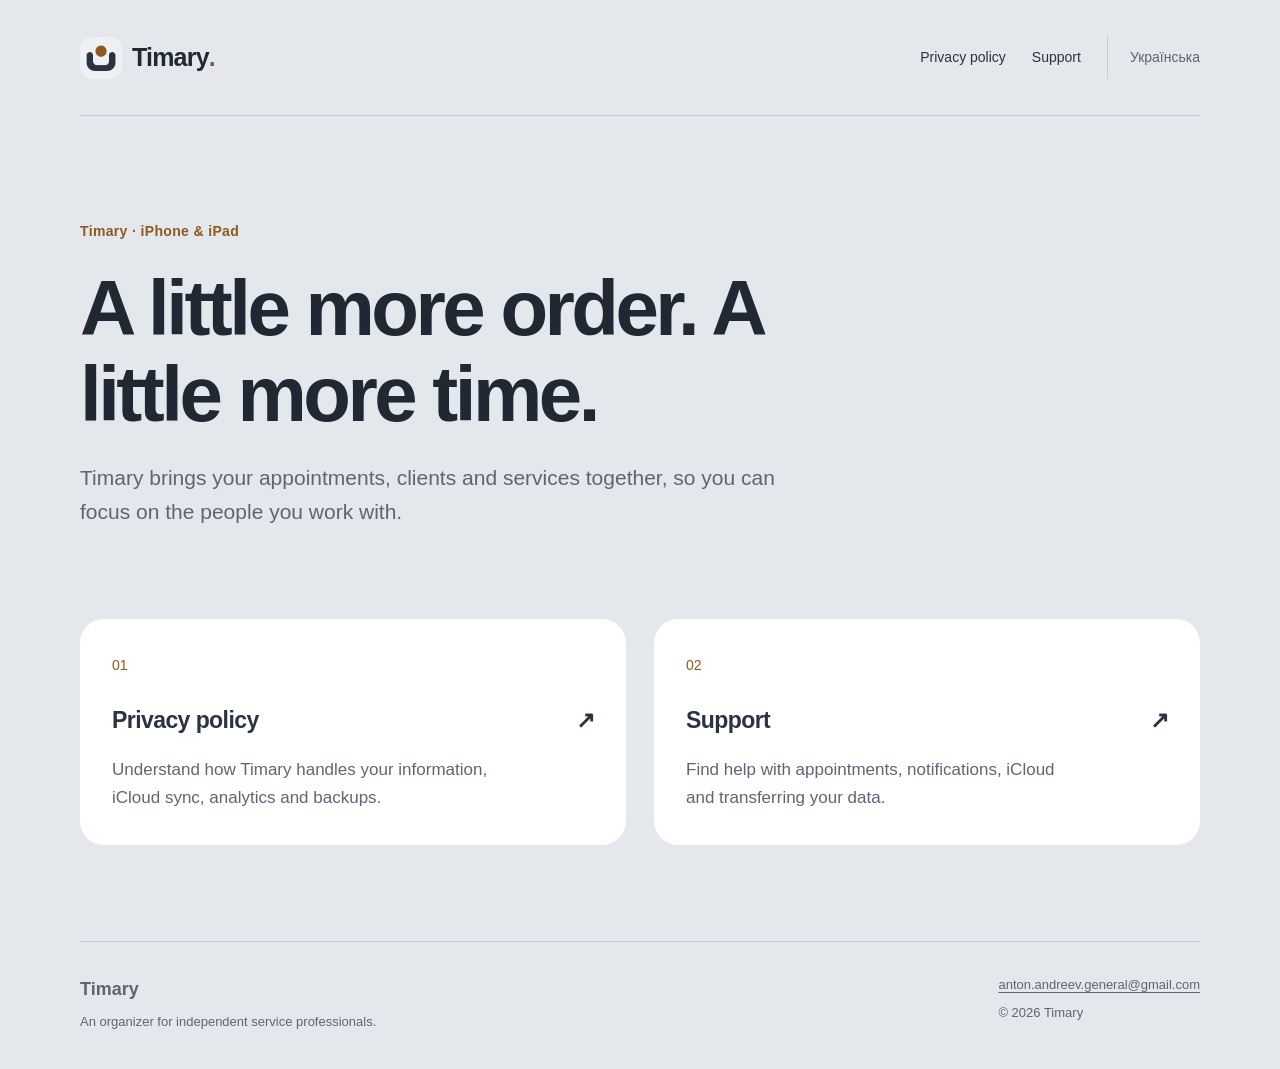
==== index.html @ 012367c4 "Publish Timary privacy and support site" ====
<!doctype html>
<html lang="en">
<head>
  <meta charset="utf-8">
  <meta name="viewport" content="width=device-width, initial-scale=1">
  <meta name="color-scheme" content="light dark">
  <title>Timary</title>
  <meta name="description" content="Timary brings your appointments, clients and services together, so you can focus on the people you work with.">
  <link rel="canonical" href="https://lakkiant.github.io/timary-support/">
  <link rel="alternate" hreflang="en" href="https://lakkiant.github.io/timary-support/">
  <link rel="alternate" hreflang="uk" href="https://lakkiant.github.io/timary-support/uk/">
  <link rel="alternate" hreflang="x-default" href="https://lakkiant.github.io/timary-support/">
  <link rel="icon" type="image/png" href="./assets/icon.png">
  <link rel="stylesheet" href="./assets/theme.css">
  <link rel="stylesheet" href="./assets/styles.css">
</head>
<body>
  <a class="skip" href="#main">Skip to content</a>
  <header class="site-header wrap">
    <a class="brand" href="./" aria-label="Timary — Home"><img src="./assets/icon.png" width="42" height="42" alt="">Timary<span class="brand-dot" aria-hidden="true">.</span></a>
    <nav aria-label="Main navigation"><a href="./privacy/">Privacy policy</a><a href="./support/">Support</a><a class="language" lang="uk" hreflang="uk" href="./uk/">Українська</a></nav>
  </header>
  <main id="main" class="wrap"><section class="home-hero"><p class="eyebrow">Timary · iPhone &amp; iPad</p><h1>A little more order. A little more time.</h1><p class="lead">Timary brings your appointments, clients and services together, so you can focus on the people you work with.</p></section>
<div class="destination-grid"><a class="destination" href="privacy/"><span class="number">01</span><h2>Privacy policy <span aria-hidden="true">↗</span></h2><p>Understand how Timary handles your information, iCloud sync, analytics and backups.</p></a><a class="destination" href="support/"><span class="number">02</span><h2>Support <span aria-hidden="true">↗</span></h2><p>Find help with appointments, notifications, iCloud and transferring your data.</p></a></div></main>
  <footer class="site-footer wrap"><div><a class="footer-brand" href="./">Timary</a><p>An organizer for independent service professionals.</p></div><div><a href="mailto:anton.andreev.general@gmail.com">anton.andreev.general@gmail.com</a><p>© 2026 Timary</p></div></footer>
</body>
</html>
---- assets/theme.css ----
/* Semantic colors from Timary AppTheme assets. Do not add feature-specific colors. */

:root {
  --background: #e4e7eb;
  --surface: #ffffff;
  --elevated: #eef0f3;
  --primary-text: #202833;
  --secondary-text: #5d6672;
  --border: #c3cbd5;
  --accent: #2b3340;
  --data: #8c5a1e;
  --day-off-tint: #305cbd;
}

@media (prefers-color-scheme: dark) {
:root {
  --background: #101216;
  --surface: #24282f;
  --elevated: #343a43;
  --primary-text: #f0f3f7;
  --secondary-text: #b7c0cc;
  --border: #535e6e;
  --accent: #e6edf6;
  --data: #d6b080;
  --day-off-tint: #89aef3;
}
}

@media (prefers-contrast: more) {
:root {
  --background: #dce1e7;
  --surface: #ffffff;
  --elevated: #e9edf2;
  --primary-text: #161d26;
  --secondary-text: #434d5a;
  --border: #7b8796;
  --accent: #1b2330;
  --data: #6c4214;
  --day-off-tint: #1d4497;
}
}

@media (prefers-color-scheme: dark) and (prefers-contrast: more) {
:root {
  --background: #0b0e12;
  --surface: #1b2027;
  --elevated: #282f39;
  --primary-text: #ffffff;
  --secondary-text: #c8d1dc;
  --border: #718097;
  --accent: #f3f7fc;
  --data: #e7c396;
  --day-off-tint: #a9c5ff;
}
}
---- assets/styles.css ----
* { box-sizing: border-box; }
html { scroll-padding-top: 32px; color-scheme: light dark; }
body { margin: 0; color: var(--primary-text); background: var(--background); font-family: -apple-system, BlinkMacSystemFont, "Segoe UI", sans-serif; font-size: 17px; line-height: 1.7; -webkit-font-smoothing: antialiased; }
a { color: var(--accent); text-underline-offset: .2em; overflow-wrap: anywhere; }
a:hover { text-decoration-thickness: 2px; }
a:focus-visible, summary:focus-visible { outline: 3px solid var(--day-off-tint); outline-offset: 5px; border-radius: 3px; }
.wrap { width: min(1120px, calc(100% - 64px)); margin-inline: auto; }
.skip { position: absolute; top: -100px; left: 24px; z-index: 2; background: var(--surface); padding: 12px 20px; }
.skip:focus { top: 16px; }
.site-header { display: flex; justify-content: space-between; align-items: center; gap: 24px; min-height: 116px; border-bottom: 1px solid var(--border); }
.brand { display: inline-flex; align-items: center; color: var(--primary-text); font-size: 25px; font-weight: 720; letter-spacing: -.8px; text-decoration: none; white-space: nowrap; }
.brand img { margin-right: 10px; border-radius: 12px; }
.brand-dot { color: var(--data); }
nav { display: flex; flex-wrap: wrap; gap: 10px 26px; align-items: center; font-size: 14px; line-height: 1.4; }
nav a { padding-block: 12px; text-decoration: none; }
nav a[aria-current="page"] { text-decoration: underline; text-decoration-color: var(--data); text-decoration-thickness: 2px; }
nav .language { color: var(--secondary-text); padding-left: 22px; border-left: 1px solid var(--border); }
h1, h2, p { margin-top: 0; }
h1 { max-width: 880px; font-size: clamp(38px, 5.7vw, 64px); line-height: 1.1; letter-spacing: -.045em; font-weight: 650; margin-bottom: 24px; }
h2 { font-size: 23px; line-height: 1.35; letter-spacing: -.025em; font-weight: 650; }
p { margin-bottom: 18px; }
.eyebrow { color: var(--data); font-size: 14px; font-weight: 650; letter-spacing: .025em; margin-bottom: 22px; }
.lead { color: var(--secondary-text); font-size: 21px; line-height: 1.6; max-width: 720px; }
.home-hero { padding: 104px 0 72px; }
.home-hero h1 { max-width: 780px; font-size: clamp(44px, 6.7vw, 78px); }
.destination-grid { display: grid; grid-template-columns: 1fr 1fr; gap: 28px; }
.destination { display: block; padding: 32px; background: var(--surface); border-radius: 24px; text-decoration: none; }
.destination .number { color: var(--data); font-variant-numeric: tabular-nums; font-size: 14px; }
.destination h2 { margin-top: 26px; display: flex; justify-content: space-between; gap: 16px; }
.destination p { color: var(--secondary-text); margin-bottom: 0; max-width: 400px; }
.page-intro { padding: 78px 0 48px; border-bottom: 1px solid var(--border); }
.page-intro h1 { font-size: clamp(38px, 5.2vw, 60px); }
.updated { color: var(--secondary-text); font-size: 14px; margin: 28px 0 0; }
.policy-layout { display: grid; grid-template-columns: 250px minmax(0, 1fr); gap: 72px; padding-top: 52px; }
.contents { align-self: start; position: sticky; top: 28px; font-size: 14px; }
.contents summary { color: var(--data); font-weight: 650; cursor: pointer; padding-bottom: 18px; }
.contents ol { list-style: none; padding: 0; margin: 0; }
.contents li { margin-bottom: 10px; }
.contents a { display: block; color: var(--secondary-text); text-decoration: none; }
.contents a:hover { color: var(--accent); text-decoration: underline; }
.policy { min-width: 0; max-width: 760px; }
.policy-section, .policy > section { margin-bottom: 46px; }
.policy h2 { margin-bottom: 18px; }
.policy p { overflow-wrap: anywhere; }
.policy p a { text-decoration-color: var(--data); }
.contact-note { background: var(--surface); border-radius: 22px; padding: 28px; align-self: start; }
.contact-note h2 { font-size: 19px; margin-bottom: 12px; }
.contact-note p { margin-bottom: 0; }
.support-layout { display: grid; grid-template-columns: 360px minmax(0, 1fr); gap: 64px; padding-top: 52px; }
.support-layout .contact-note { font-size: 15px; }
.site-footer { margin-top: 96px; padding: 32px 0 36px; border-top: 1px solid var(--border); display: flex; justify-content: space-between; gap: 24px; font-size: 13px; color: var(--secondary-text); }
.site-footer p { margin: 6px 0 0; }
.site-footer a { color: var(--secondary-text); }
.footer-brand { font-size: 18px; font-weight: 650; text-decoration: none; }
@media (max-width: 800px) {
  .wrap { width: calc(100% - 40px); }
  .site-header { min-height: 100px; align-items: flex-start; padding-block: 20px; }
  nav { justify-content: flex-end; gap: 0 16px; font-size: 13px; max-width: 260px; }
  nav .language { border: 0; padding-left: 0; }
  .brand { font-size: 22px; margin-top: 4px; }
  .brand img { width: 34px; height: 34px; margin-right: 6px; border-radius: 10px; }
  .home-hero { padding: 68px 0 44px; }
  .lead { font-size: 18px; }
  .destination-grid { grid-template-columns: 1fr; gap: 18px; }
  .destination { padding: 26px; }
  .page-intro { padding: 56px 0 34px; }
  .policy-layout, .support-layout { grid-template-columns: 1fr; gap: 36px; padding-top: 30px; }
  .contents { position: static; border-bottom: 1px solid var(--border); padding-bottom: 18px; }
  .contents ol { columns: 2; column-gap: 22px; }
  .contents li { break-inside: avoid; }
  .policy-section, .policy > section { margin-bottom: 36px; }
  .site-footer { margin-top: 64px; flex-direction: column; }
}
@media (max-width: 400px) {
  body { font-size: 16px; }
  .site-header { gap: 12px; }
  nav { gap: 0 12px; font-size: 12px; }
  .brand img { display: none; }
  .contents ol { columns: 1; }
}
@media print {
  body { background: var(--surface); font-size: 11pt; }
  nav, .contents, .skip { display: none; }
  .wrap { width: 100%; }
  .policy-layout { display: block; }
  .page-intro { padding-block: 24px; }
  .site-header { min-height: 60px; }
}
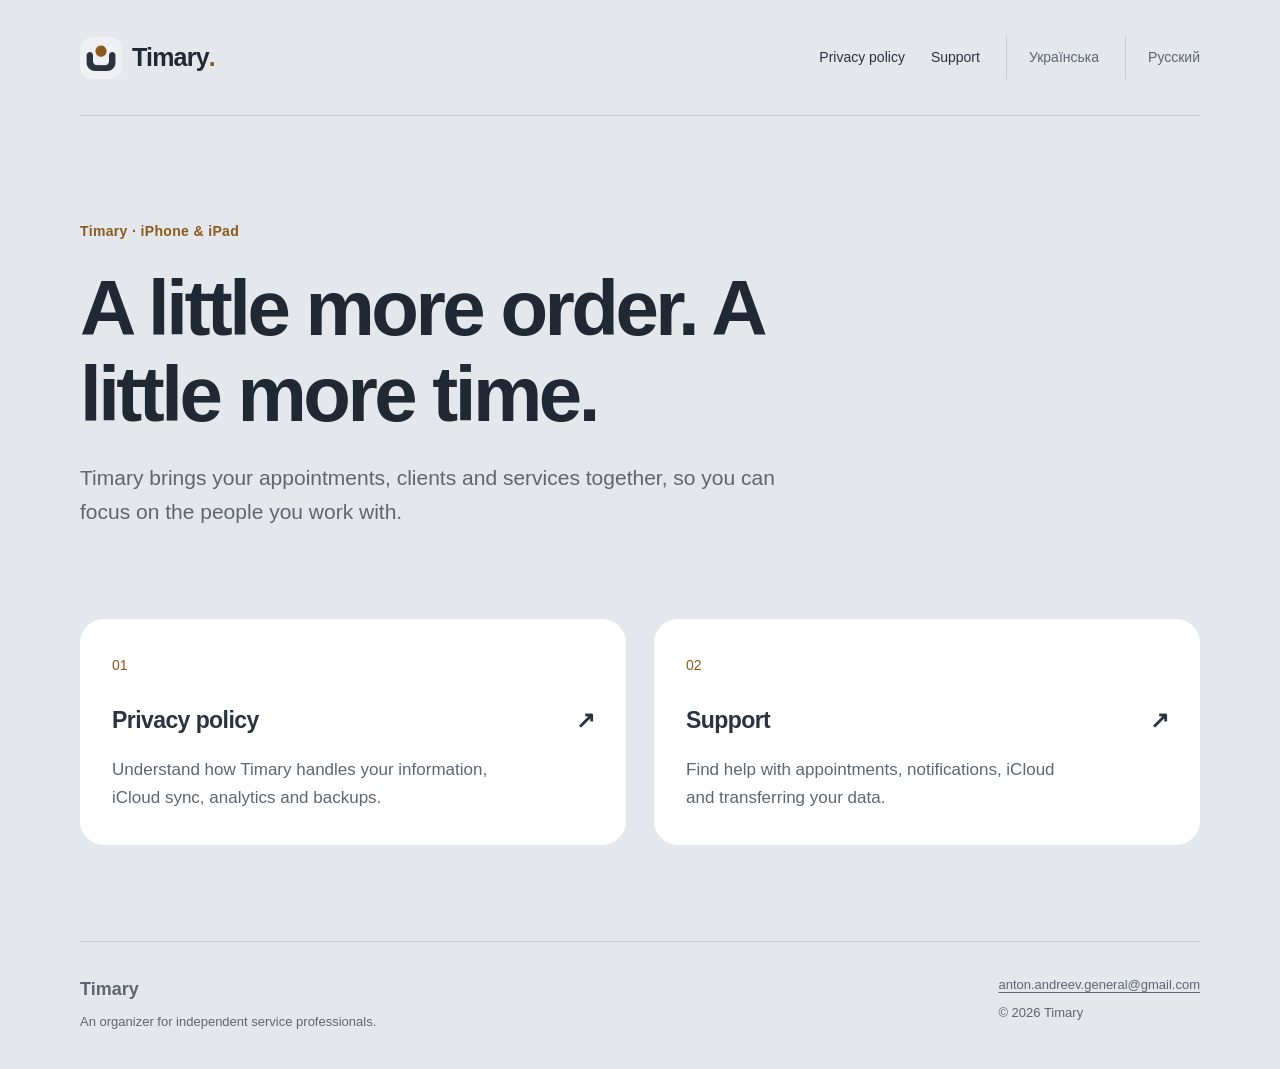
==== commit cb9d9fb1: "Add Russian website and localized privacy links" ====
--- a/index.html
+++ b/index.html
@@ -9,6 +9,7 @@
   <link rel="canonical" href="https://lakkiant.github.io/timary-support/">
   <link rel="alternate" hreflang="en" href="https://lakkiant.github.io/timary-support/">
   <link rel="alternate" hreflang="uk" href="https://lakkiant.github.io/timary-support/uk/">
+  <link rel="alternate" hreflang="ru" href="https://lakkiant.github.io/timary-support/ru/">
   <link rel="alternate" hreflang="x-default" href="https://lakkiant.github.io/timary-support/">
   <link rel="icon" type="image/png" href="./assets/icon.png">
   <link rel="stylesheet" href="./assets/theme.css">
@@ -18,7 +19,7 @@
   <a class="skip" href="#main">Skip to content</a>
   <header class="site-header wrap">
     <a class="brand" href="./" aria-label="Timary — Home"><img src="./assets/icon.png" width="42" height="42" alt="">Timary<span class="brand-dot" aria-hidden="true">.</span></a>
-    <nav aria-label="Main navigation"><a href="./privacy/">Privacy policy</a><a href="./support/">Support</a><a class="language" lang="uk" hreflang="uk" href="./uk/">Українська</a></nav>
+    <nav aria-label="Main navigation"><a href="./privacy/">Privacy policy</a><a href="./support/">Support</a><a class="language" lang="uk" hreflang="uk" href="./uk/">Українська</a><a class="language" lang="ru" hreflang="ru" href="./ru/">Русский</a></nav>
   </header>
   <main id="main" class="wrap"><section class="home-hero"><p class="eyebrow">Timary · iPhone &amp; iPad</p><h1>A little more order. A little more time.</h1><p class="lead">Timary brings your appointments, clients and services together, so you can focus on the people you work with.</p></section>
 <div class="destination-grid"><a class="destination" href="privacy/"><span class="number">01</span><h2>Privacy policy <span aria-hidden="true">↗</span></h2><p>Understand how Timary handles your information, iCloud sync, analytics and backups.</p></a><a class="destination" href="support/"><span class="number">02</span><h2>Support <span aria-hidden="true">↗</span></h2><p>Find help with appointments, notifications, iCloud and transferring your data.</p></a></div></main>
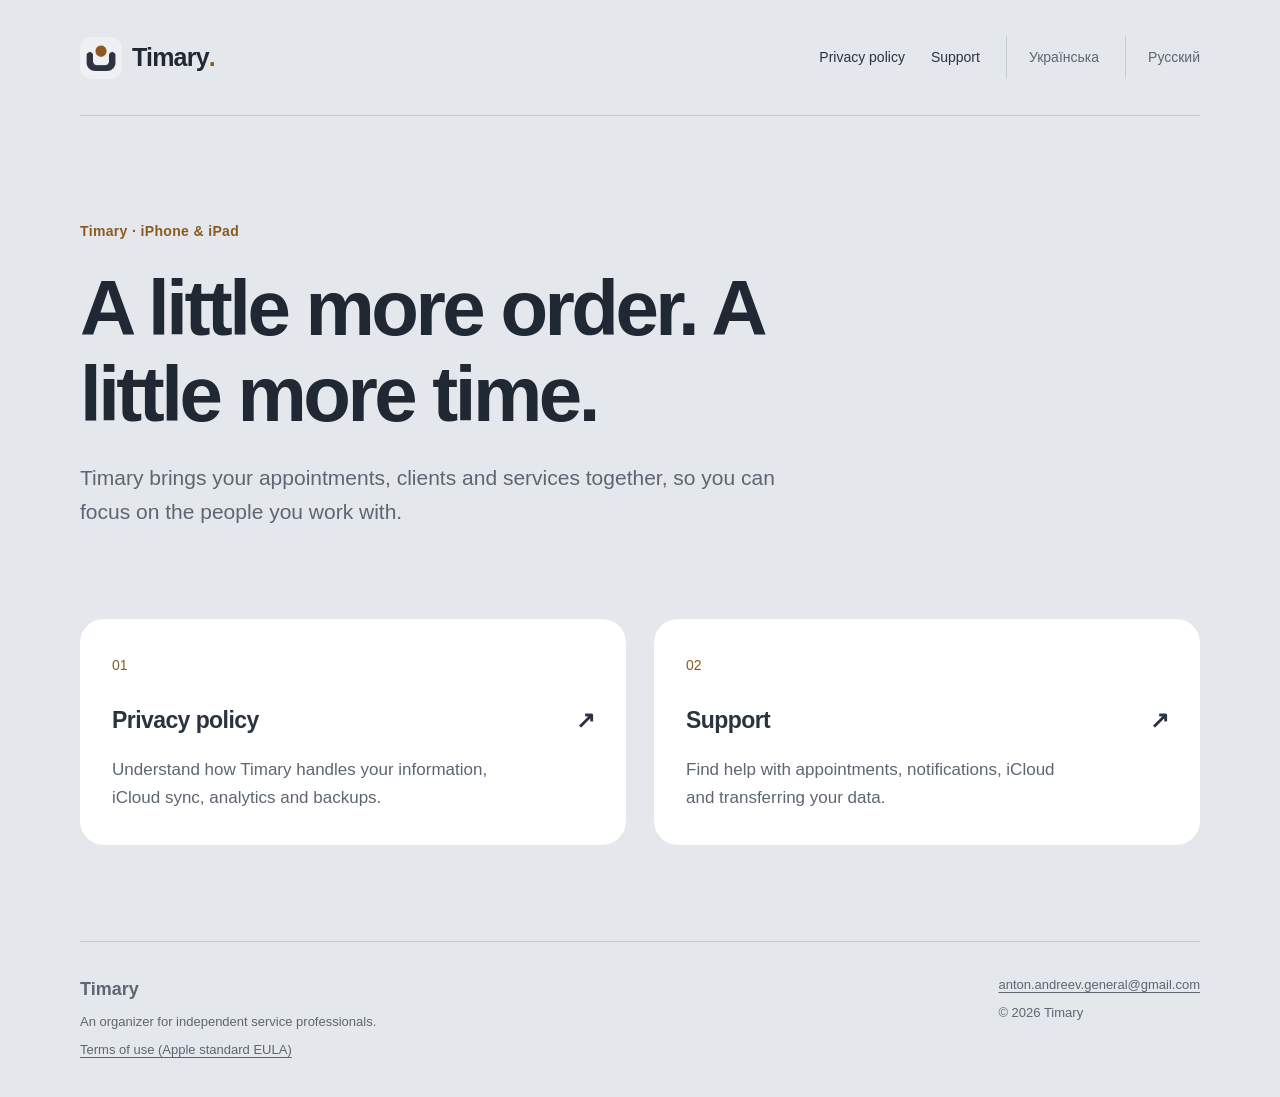
==== commit 72712891: "docs: explain Pro subscriptions and purchase privacy" ====
--- a/index.html
+++ b/index.html
@@ -23,6 +23,6 @@
   </header>
   <main id="main" class="wrap"><section class="home-hero"><p class="eyebrow">Timary · iPhone &amp; iPad</p><h1>A little more order. A little more time.</h1><p class="lead">Timary brings your appointments, clients and services together, so you can focus on the people you work with.</p></section>
 <div class="destination-grid"><a class="destination" href="privacy/"><span class="number">01</span><h2>Privacy policy <span aria-hidden="true">↗</span></h2><p>Understand how Timary handles your information, iCloud sync, analytics and backups.</p></a><a class="destination" href="support/"><span class="number">02</span><h2>Support <span aria-hidden="true">↗</span></h2><p>Find help with appointments, notifications, iCloud and transferring your data.</p></a></div></main>
-  <footer class="site-footer wrap"><div><a class="footer-brand" href="./">Timary</a><p>An organizer for independent service professionals.</p></div><div><a href="mailto:anton.andreev.general@gmail.com">anton.andreev.general@gmail.com</a><p>© 2026 Timary</p></div></footer>
+  <footer class="site-footer wrap"><div><a class="footer-brand" href="./">Timary</a><p>An organizer for independent service professionals.</p><p><a href="https://www.apple.com/legal/internet-services/itunes/dev/stdeula/">Terms of use (Apple standard EULA)</a></p></div><div><a href="mailto:anton.andreev.general@gmail.com">anton.andreev.general@gmail.com</a><p>© 2026 Timary</p></div></footer>
 </body>
 </html>
